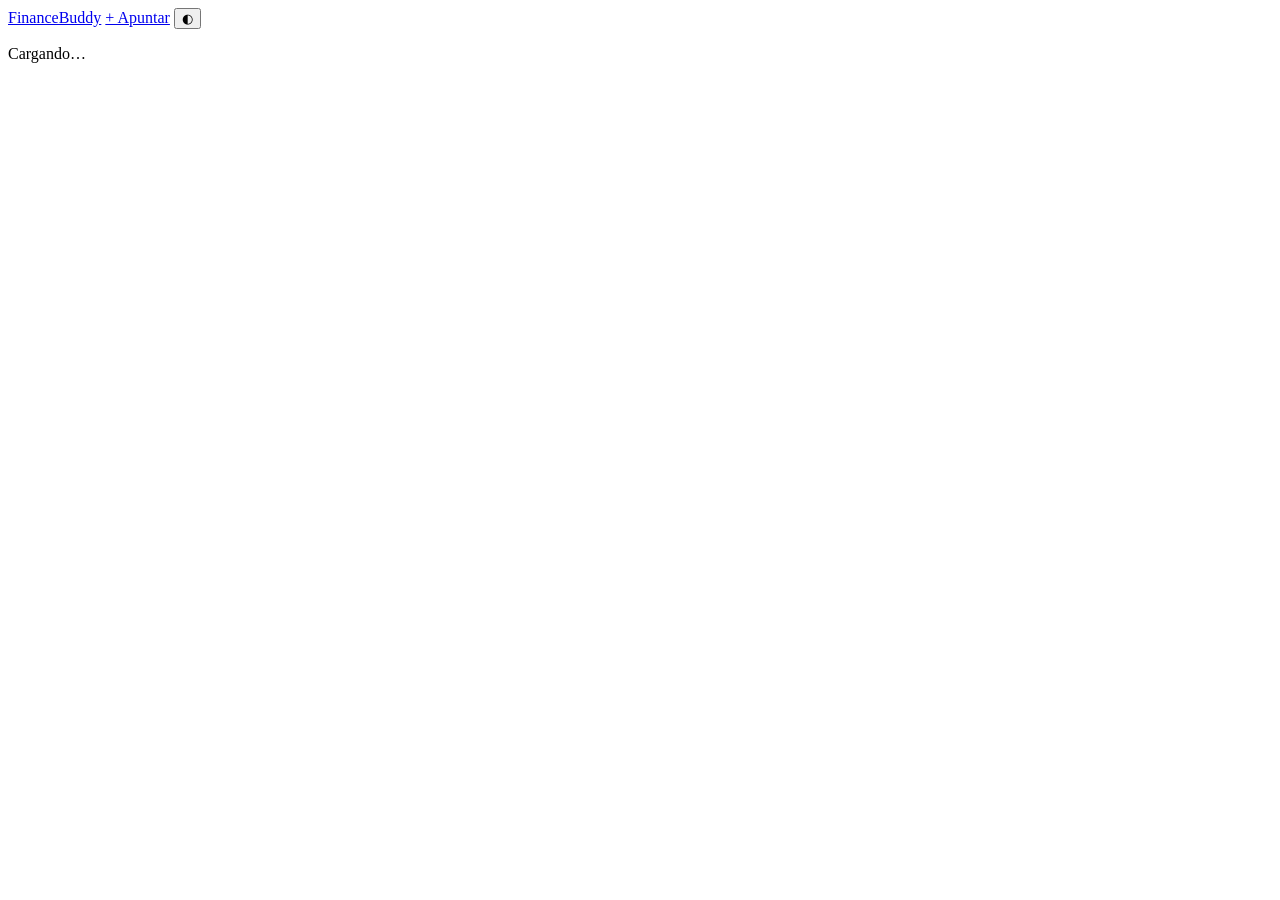
==== financebuddy/web/index.html @ 734e32ab "FinanceBuddy: app local de finanzas personales (primera versión)" ====
<!doctype html>
<html lang="es"><head>
<meta charset="utf-8"><meta name="viewport" content="width=device-width, initial-scale=1">
<title>FinanceBuddy</title>
<link rel="icon" href="/web/icono.svg" type="image/svg+xml">
<link rel="stylesheet" href="/web/estilos.css">
<script src="/web/vendor/luxon.min.js"></script>
</head><body>
<div id="barra">
  <a href="#resumen" class="marca">FinanceBuddy</a>
  <span id="datos"></span>
  <span class="hueco"></span>
  <a href="#apuntar" class="fb-btn">+ Apuntar</a>
  <button id="tema" title="Tema claro/oscuro" aria-label="Cambiar tema">◐</button>
</div>
<div id="ejemplo" hidden>Estás viendo <b>datos de ejemplo</b> (inventados) · <a href="#ajustes">volver a mis datos</a></div>
<div id="app"><p class="cargando">Cargando…</p></div>
<div id="aviso" role="status"></div>
<div id="log"></div>
<script>const TOKEN = "__TOKEN__", VERSION = "__VERSION__";</script>
<script src="/web/nucleo.js"></script>
</body></html>
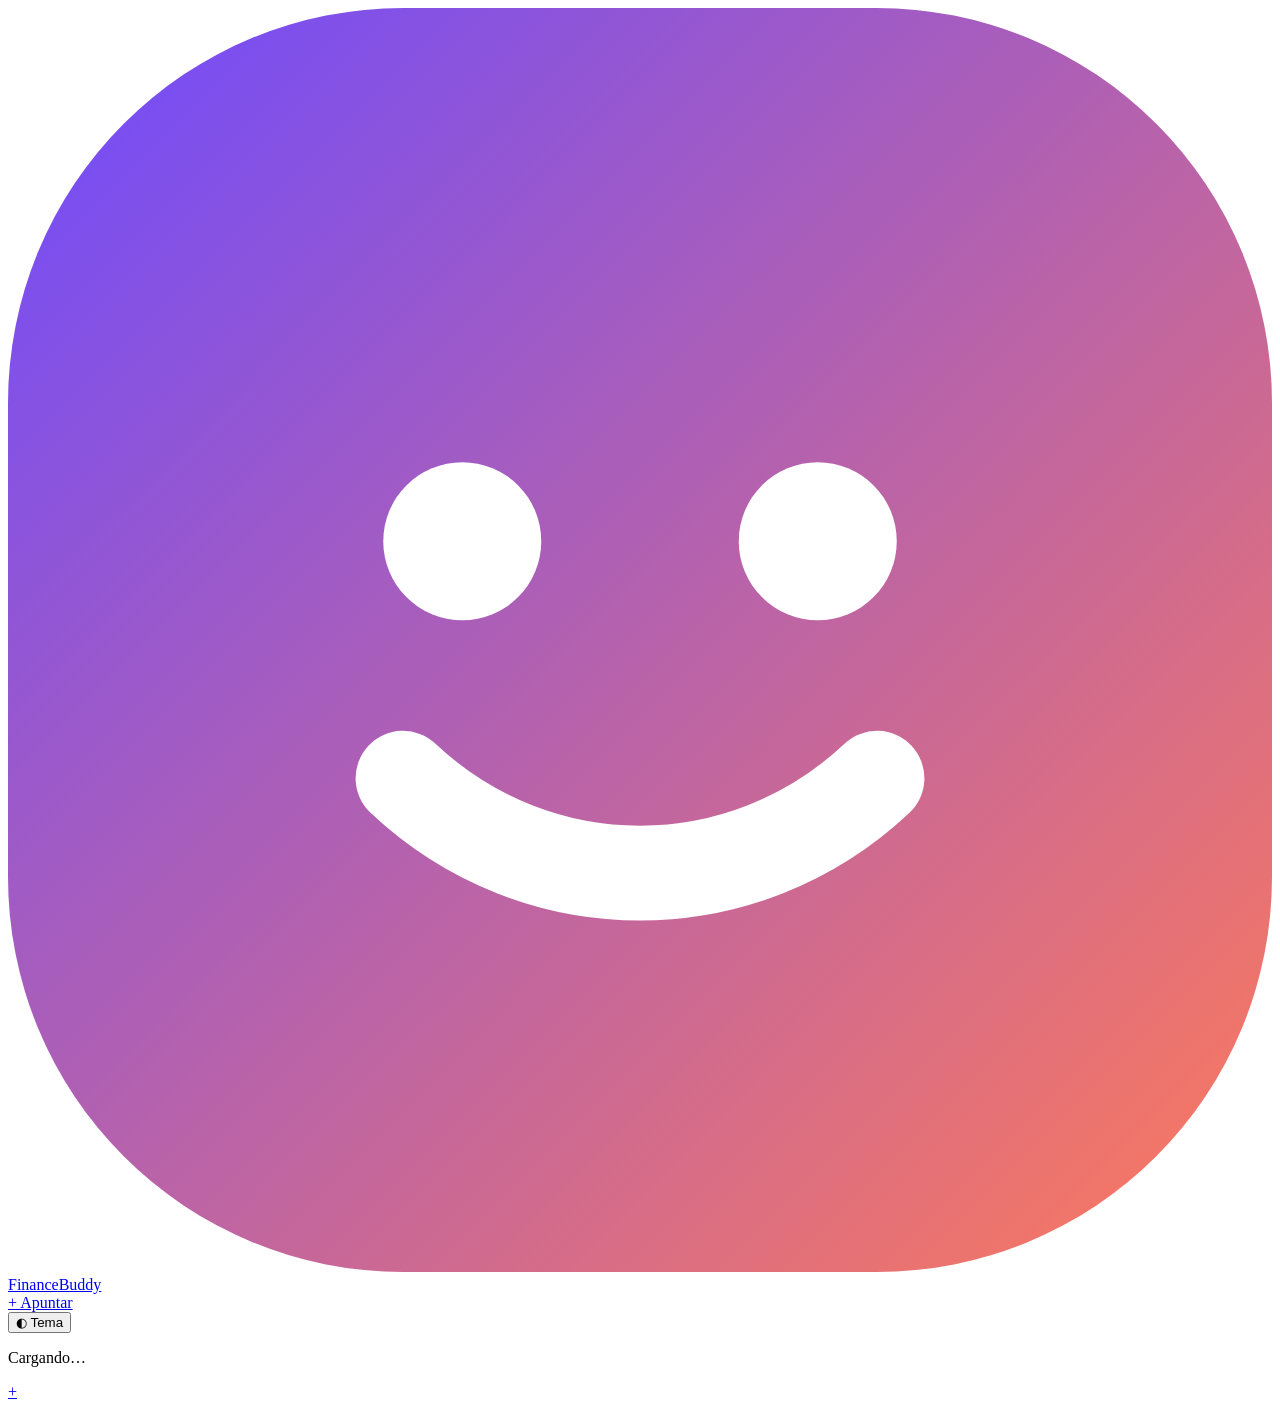
==== commit 1fe77139: "v1 simplificada: interfaz nueva (menú lateral, Inicio visual, Movimientos), menos pantallas" ====
--- a/financebuddy/web/index.html
+++ b/financebuddy/web/index.html
@@ -6,15 +6,23 @@
 <link rel="stylesheet" href="/web/estilos.css">
 <script src="/web/vendor/luxon.min.js"></script>
 </head><body>
-<div id="barra">
-  <a href="#resumen" class="marca">FinanceBuddy</a>
-  <span id="datos"></span>
-  <span class="hueco"></span>
-  <a href="#apuntar" class="fb-btn">+ Apuntar</a>
-  <button id="tema" title="Tema claro/oscuro" aria-label="Cambiar tema">◐</button>
-</div>
-<div id="ejemplo" hidden>Estás viendo <b>datos de ejemplo</b> (inventados) · <a href="#ajustes">volver a mis datos</a></div>
-<div id="app"><p class="cargando">Cargando…</p></div>
+<aside id="lateral">
+  <a href="#inicio" class="marca internal-link" aria-label="Inicio">
+    <span class="logo" aria-hidden="true"><svg viewBox="0 0 32 32"><rect width="32" height="32" rx="10" fill="url(#g)"/><defs><linearGradient id="g" x1="0" y1="0" x2="1" y2="1"><stop offset="0" stop-color="#6D4AFF"/><stop offset="1" stop-color="#FF7A59"/></linearGradient></defs><circle cx="11.5" cy="13.5" r="2" fill="#fff"/><circle cx="20.5" cy="13.5" r="2" fill="#fff"/><path d="M10 19.5c3.4 3.2 8.6 3.2 12 0" stroke="#fff" stroke-width="2.4" fill="none" stroke-linecap="round"/></svg></span>
+    <span class="nombre">FinanceBuddy</span>
+  </a>
+  <nav id="menu" aria-label="Secciones"></nav>
+  <div class="pie">
+    <a href="#apuntar" class="fb-btn apuntar internal-link">+ Apuntar</a>
+    <div id="datos"></div>
+    <button id="tema" type="button" title="Tema claro/oscuro" aria-label="Cambiar tema">◐ <span>Tema</span></button>
+  </div>
+</aside>
+<main id="principal">
+  <div id="ejemplo" hidden>Estás viendo <b>datos de ejemplo</b> (inventados) · <a href="#ajustes" class="internal-link">volver a mis datos</a></div>
+  <div id="app"><p class="cargando">Cargando…</p></div>
+</main>
+<a href="#apuntar" id="fab" class="internal-link" aria-label="Apuntar un movimiento">+</a>
 <div id="aviso" role="status"></div>
 <div id="log"></div>
 <script>const TOKEN = "__TOKEN__", VERSION = "__VERSION__";</script>
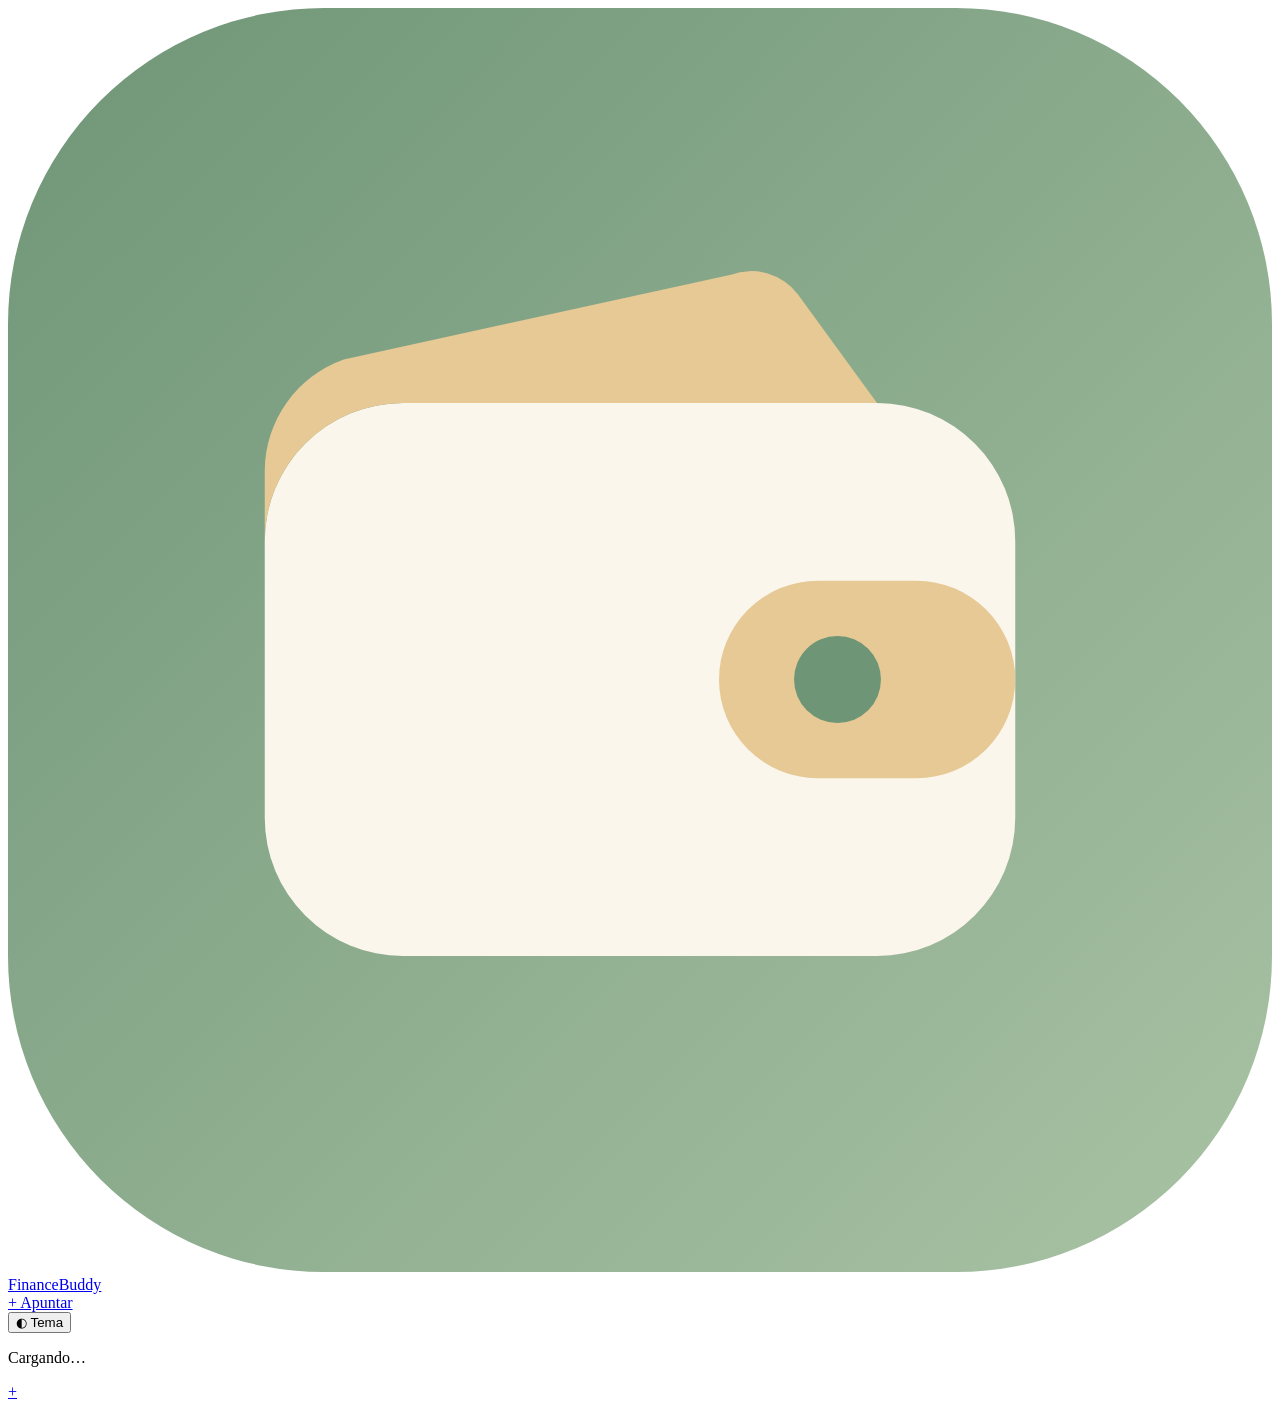
==== commit 73e34bae: "Diseño nuevo «papel»: cálido y editorial (propuesta 3) con la limpieza de la 1 Nacido de las propues" ====
--- a/financebuddy/web/index.html
+++ b/financebuddy/web/index.html
@@ -8,7 +8,7 @@
 </head><body>
 <aside id="lateral">
   <a href="#inicio" class="marca internal-link" aria-label="Inicio">
-    <span class="logo" aria-hidden="true"><svg viewBox="0 0 32 32"><rect width="32" height="32" rx="10" fill="url(#g)"/><defs><linearGradient id="g" x1="0" y1="0" x2="1" y2="1"><stop offset="0" stop-color="#6D4AFF"/><stop offset="1" stop-color="#FF7A59"/></linearGradient></defs><circle cx="11.5" cy="13.5" r="2" fill="#fff"/><circle cx="20.5" cy="13.5" r="2" fill="#fff"/><path d="M10 19.5c3.4 3.2 8.6 3.2 12 0" stroke="#fff" stroke-width="2.4" fill="none" stroke-linecap="round"/></svg></span>
+    <span class="logo" aria-hidden="true"><svg xmlns="http://www.w3.org/2000/svg" viewBox="0 0 64 64"><defs><linearGradient id="logo-g" x1="0" y1="0" x2="1" y2="1"><stop offset="0" stop-color="#6F9577"/><stop offset="1" stop-color="#A9C2A4"/></linearGradient></defs><rect width="64" height="64" rx="16" fill="url(#logo-g)"/><rect x="13" y="20" width="38" height="28" rx="7" fill="#FBF6EC"/><path d="M13 27a7 7 0 0 1 7-7h24l-4-5.5a3 3 0 0 0-3.4-1L17 17.8A6 6 0 0 0 13 23.4z" fill="#E6C995"/><rect x="36" y="29" width="15" height="10" rx="5" fill="#E6C995"/><circle cx="42" cy="34" r="2.2" fill="#6F9577"/></svg></span>
     <span class="nombre">FinanceBuddy</span>
   </a>
   <nav id="menu" aria-label="Secciones"></nav>
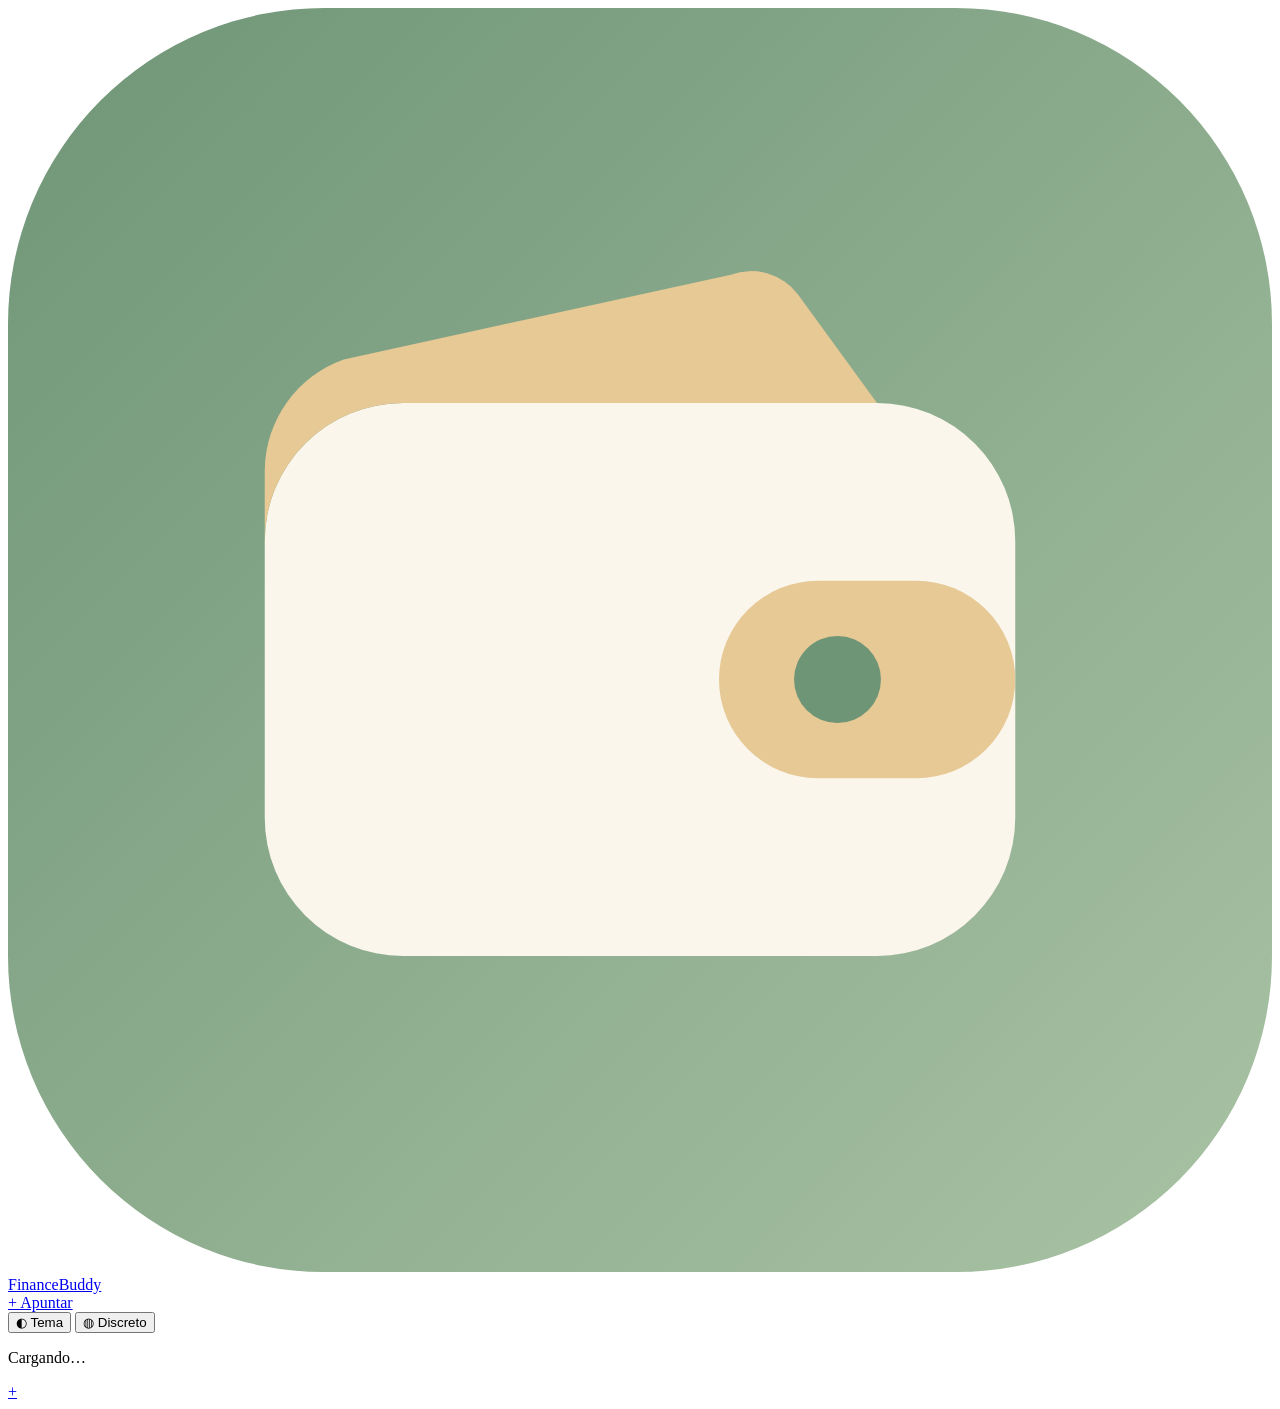
==== commit 9efefe6e: "Ola 1 (de la auditoría de Rumbo): Tu progreso, comisiones, modo discreto y solo largo plazo - Nueva " ====
--- a/financebuddy/web/index.html
+++ b/financebuddy/web/index.html
@@ -16,6 +16,7 @@
     <a href="#apuntar" class="fb-btn apuntar internal-link">+ Apuntar</a>
     <div id="datos"></div>
     <button id="tema" type="button" title="Tema claro/oscuro" aria-label="Cambiar tema">◐ <span>Tema</span></button>
+    <button id="discreto" type="button" title="Desenfoca los importes (tecla D)" aria-label="Modo discreto: ocultar importes" aria-pressed="false">◍ <span>Discreto</span></button>
   </div>
 </aside>
 <main id="principal">
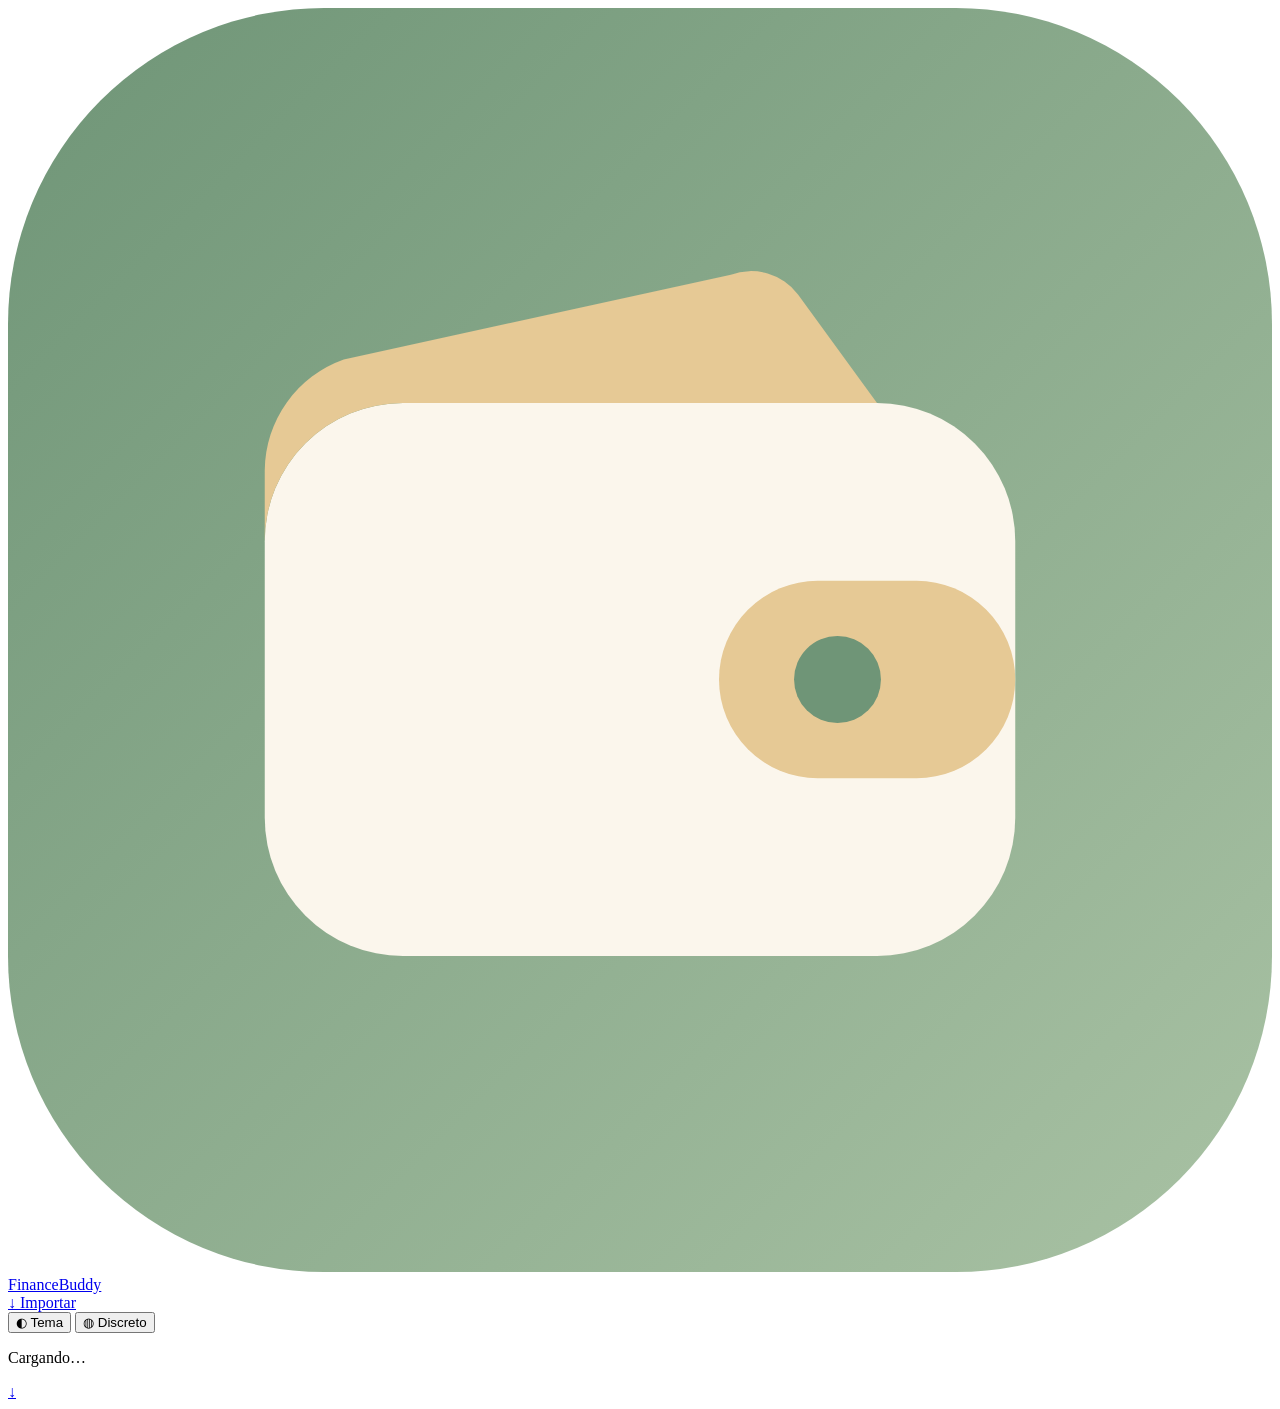
==== commit 3d1f75f3: "Auditoría, tanda 1: proyección prudente con rango, hitos sin los de partida, Importar como botón pri" ====
--- a/financebuddy/web/index.html
+++ b/financebuddy/web/index.html
@@ -13,7 +13,7 @@
   </a>
   <nav id="menu" aria-label="Secciones"></nav>
   <div class="pie">
-    <a href="#apuntar" class="fb-btn apuntar internal-link">+ Apuntar</a>
+    <a href="#importar" class="fb-btn apuntar internal-link">↓ Importar</a>
     <div id="datos"></div>
     <button id="tema" type="button" title="Tema claro/oscuro" aria-label="Cambiar tema">◐ <span>Tema</span></button>
     <button id="discreto" type="button" title="Desenfoca los importes (tecla D)" aria-label="Modo discreto: ocultar importes" aria-pressed="false">◍ <span>Discreto</span></button>
@@ -23,7 +23,7 @@
   <div id="ejemplo" hidden>Estás viendo <b>datos de ejemplo</b> (inventados) · <a href="#ajustes" class="internal-link">volver a mis datos</a></div>
   <div id="app"><p class="cargando">Cargando…</p></div>
 </main>
-<a href="#apuntar" id="fab" class="internal-link" aria-label="Apuntar un movimiento">+</a>
+<a href="#importar" id="fab" class="internal-link" aria-label="Importar un extracto">↓</a>
 <div id="aviso" role="status"></div>
 <div id="log"></div>
 <script>const TOKEN = "__TOKEN__", VERSION = "__VERSION__";</script>
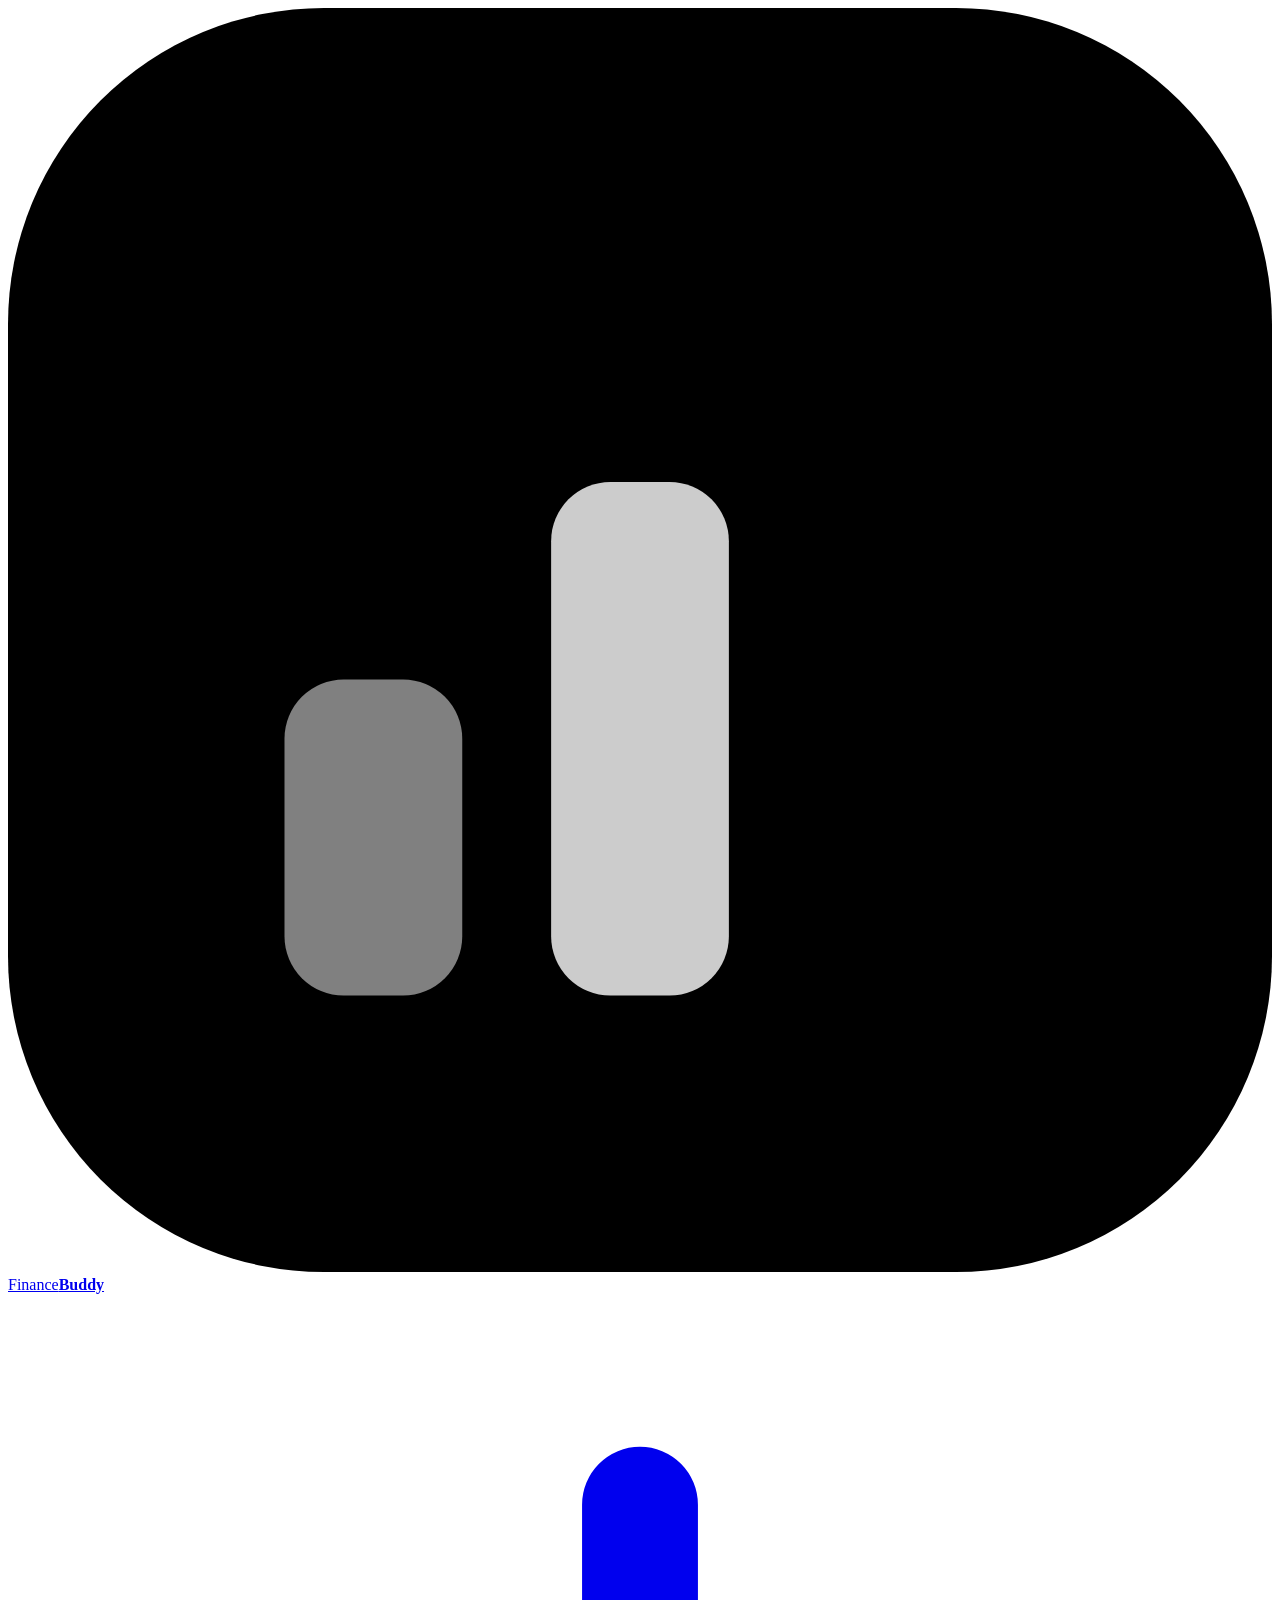
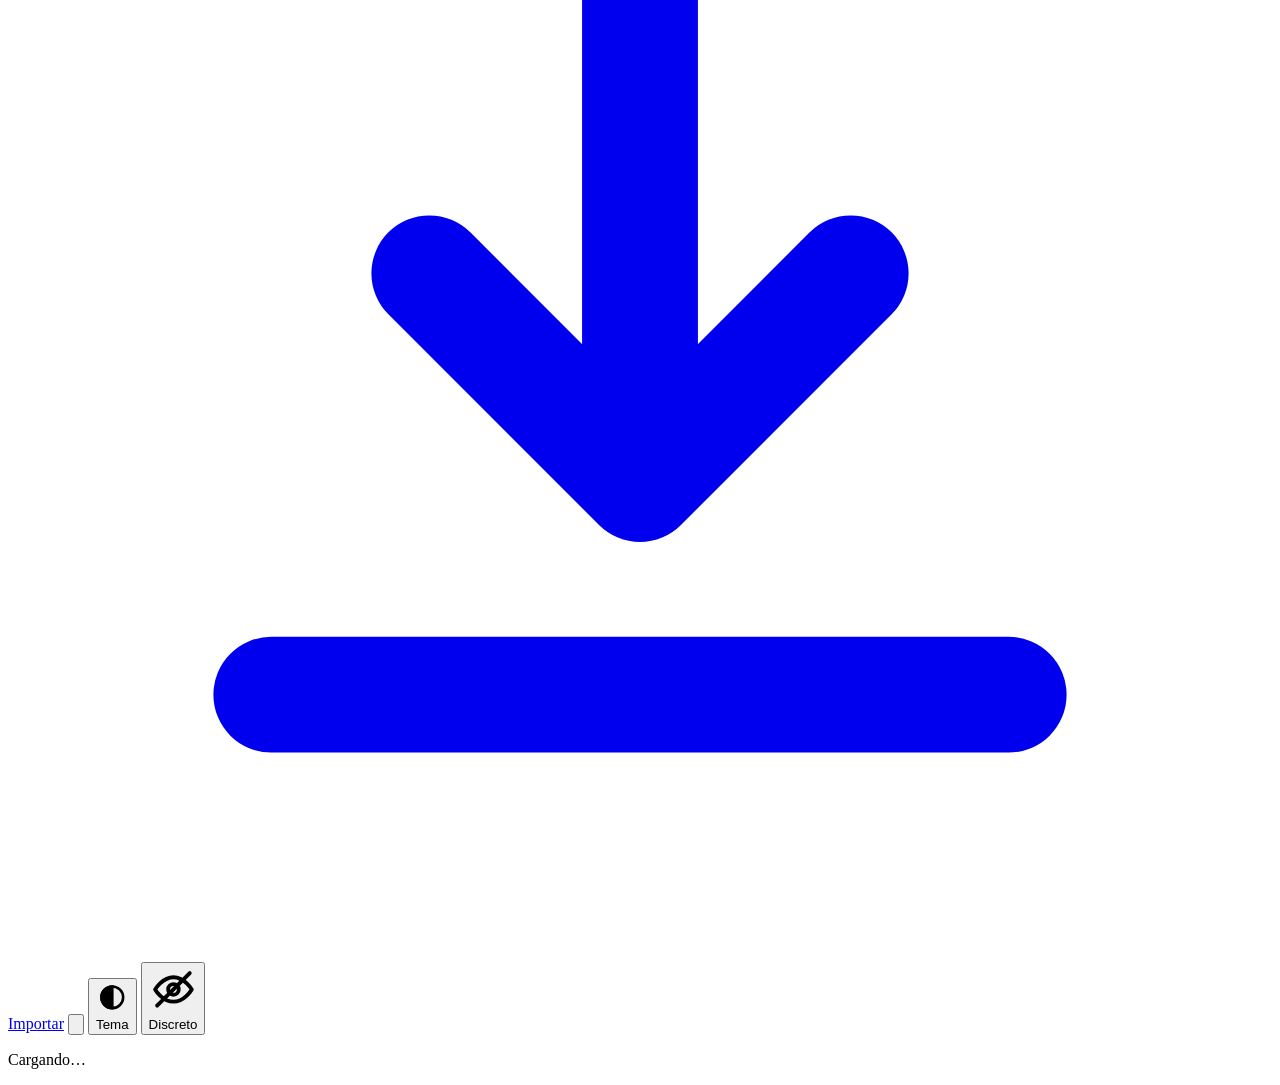
==== commit 22b985cf: "Refactor pricing comparison feature and remove progress panel - Removed the pricing comparison featu" ====
--- a/financebuddy/web/index.html
+++ b/financebuddy/web/index.html
@@ -6,24 +6,24 @@
 <link rel="stylesheet" href="/web/estilos.css">
 <script src="/web/vendor/luxon.min.js"></script>
 </head><body>
-<aside id="lateral">
+<header id="cabecera"><div class="dentro">
   <a href="#inicio" class="marca internal-link" aria-label="Inicio">
-    <span class="logo" aria-hidden="true"><svg xmlns="http://www.w3.org/2000/svg" viewBox="0 0 64 64"><defs><linearGradient id="logo-g" x1="0" y1="0" x2="1" y2="1"><stop offset="0" stop-color="#6F9577"/><stop offset="1" stop-color="#A9C2A4"/></linearGradient></defs><rect width="64" height="64" rx="16" fill="url(#logo-g)"/><rect x="13" y="20" width="38" height="28" rx="7" fill="#FBF6EC"/><path d="M13 27a7 7 0 0 1 7-7h24l-4-5.5a3 3 0 0 0-3.4-1L17 17.8A6 6 0 0 0 13 23.4z" fill="#E6C995"/><rect x="36" y="29" width="15" height="10" rx="5" fill="#E6C995"/><circle cx="42" cy="34" r="2.2" fill="#6F9577"/></svg></span>
-    <span class="nombre">FinanceBuddy</span>
+    <span class="logo" aria-hidden="true"><svg xmlns="http://www.w3.org/2000/svg" viewBox="0 0 32 32"><rect width="32" height="32" rx="8" fill="var(--logo-bg)"/><rect x="7" y="17" width="4.5" height="8" rx="1.5" fill="#fff" opacity=".5"/><rect x="13.75" y="12" width="4.5" height="13" rx="1.5" fill="#fff" opacity=".8"/><rect x="20.5" y="7" width="4.5" height="18" rx="1.5" fill="var(--brand-hi)"/></svg></span>
+    <span class="nombre">Finance<b>Buddy</b></span>
   </a>
   <nav id="menu" aria-label="Secciones"></nav>
   <div class="pie">
-    <a href="#importar" class="fb-btn apuntar internal-link">↓ Importar</a>
-    <div id="datos"></div>
-    <button id="tema" type="button" title="Tema claro/oscuro" aria-label="Cambiar tema">◐ <span>Tema</span></button>
-    <button id="discreto" type="button" title="Desenfoca los importes (tecla D)" aria-label="Modo discreto: ocultar importes" aria-pressed="false">◍ <span>Discreto</span></button>
+    <span id="datos"></span>
+    <a href="#importar" class="fb-btn apuntar internal-link"><svg viewBox="0 0 24 24" fill="none" stroke="currentColor" stroke-width="2.2" stroke-linecap="round" stroke-linejoin="round" aria-hidden="true"><path d="M12 4v11m0 0-4-4m4 4 4-4M5 19h14"/></svg>Importar</a>
+    <button id="ayuda" type="button" title="Atajos de teclado (tecla ?)" aria-label="Atajos de teclado"><svg viewBox="0 0 24 24" fill="none" stroke="currentColor" stroke-width="1.9" stroke-linecap="round" stroke-linejoin="round" aria-hidden="true"><circle cx="12" cy="12" r="8"/><path d="M9.8 9.6a2.3 2.3 0 1 1 3.4 2c-.8.5-1.2 1-1.2 1.9m0 2.6v.1"/></svg></button>
+    <button id="tema" type="button" title="Tema claro/oscuro" aria-label="Cambiar tema"><svg viewBox="0 0 24 24" fill="none" stroke="currentColor" stroke-width="1.9" aria-hidden="true"><circle cx="12" cy="12" r="8"/><path d="M12 4a8 8 0 0 0 0 16z" fill="currentColor"/></svg><span>Tema</span></button>
+    <button id="discreto" type="button" title="Desenfoca los importes (tecla D)" aria-label="Modo discreto: ocultar importes" aria-pressed="false"><svg viewBox="0 0 24 24" fill="none" stroke="currentColor" stroke-width="1.9" stroke-linecap="round" stroke-linejoin="round" aria-hidden="true"><path d="M3 12s3.5-6 9-6 9 6 9 6-3.5 6-9 6-9-6-9-6z"/><circle cx="12" cy="12" r="2.6"/><path d="M4 20 20 4"/></svg><span>Discreto</span></button>
   </div>
-</aside>
+</div></header>
 <main id="principal">
   <div id="ejemplo" hidden>Estás viendo <b>datos de ejemplo</b> (inventados) · <a href="#ajustes" class="internal-link">volver a mis datos</a></div>
   <div id="app"><p class="cargando">Cargando…</p></div>
 </main>
-<a href="#importar" id="fab" class="internal-link" aria-label="Importar un extracto">↓</a>
 <div id="aviso" role="status"></div>
 <div id="log"></div>
 <script>const TOKEN = "__TOKEN__", VERSION = "__VERSION__";</script>
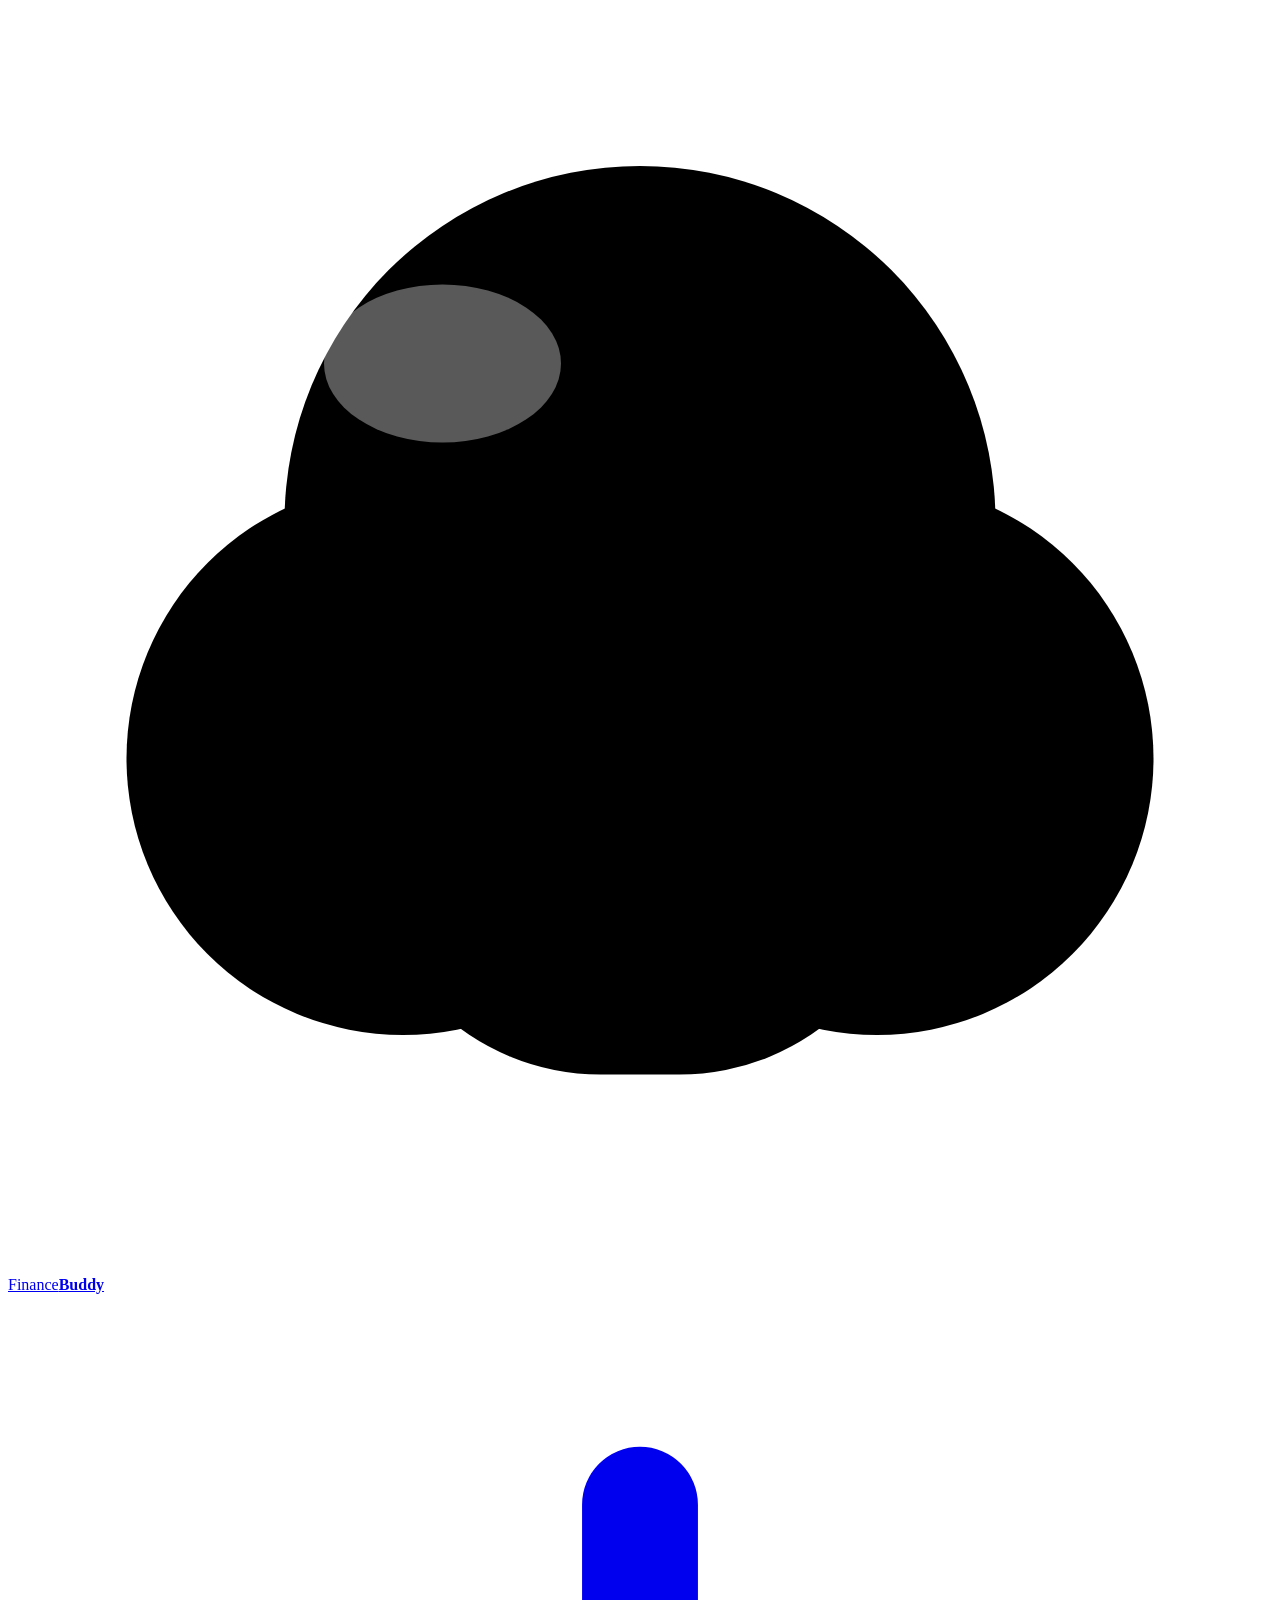
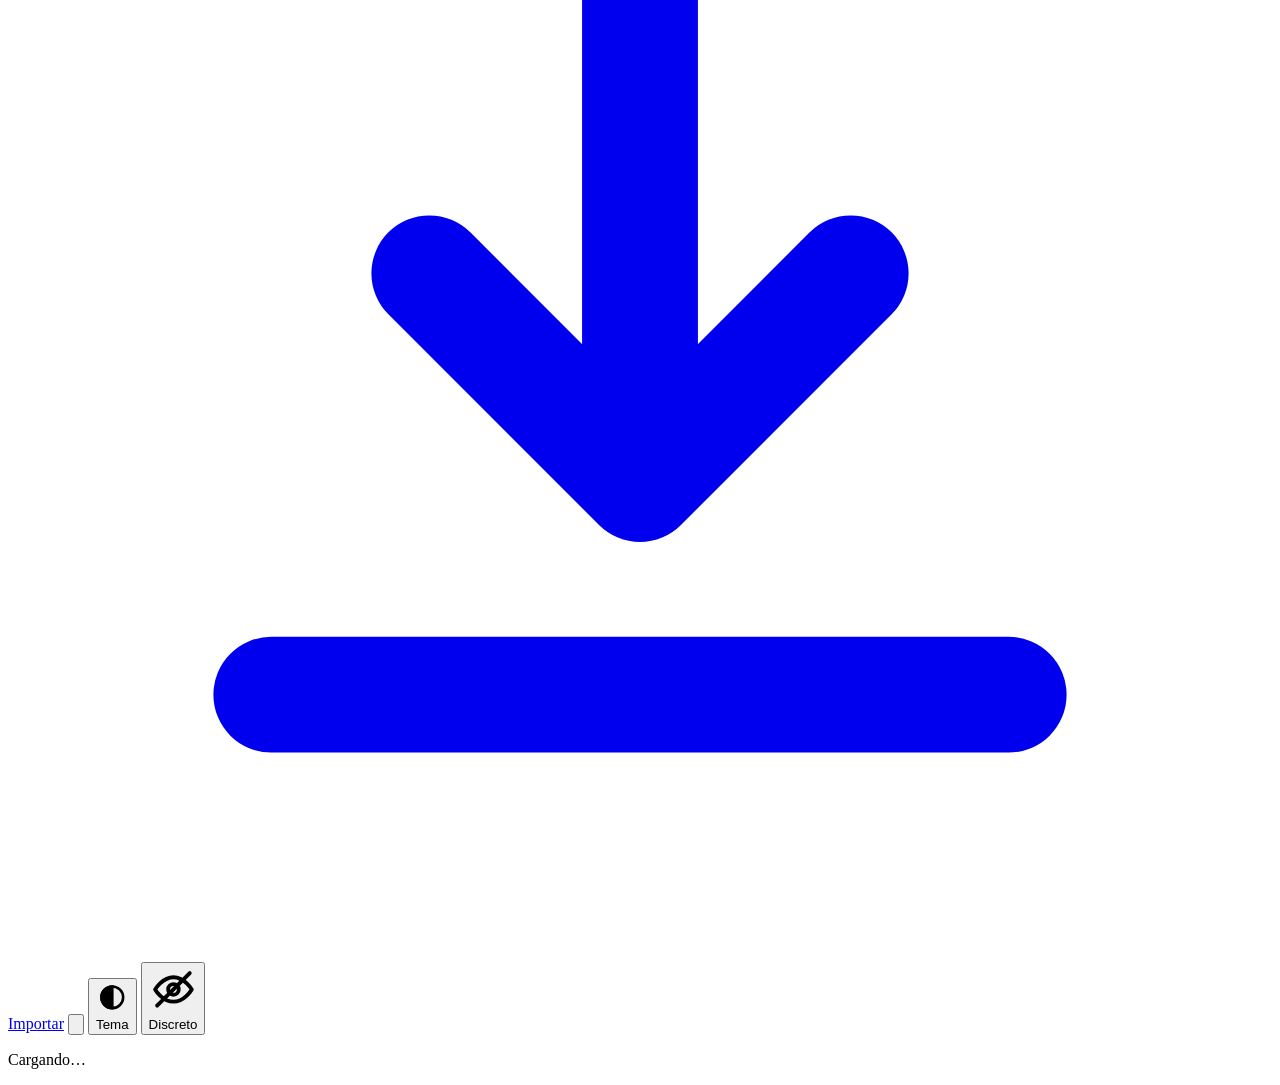
==== commit b6af0875: "feat: sin Jev, Por revisar con «Pregúntame» y mejoras para quien empieza - Quitar Jev del todo (jev." ====
--- a/financebuddy/web/index.html
+++ b/financebuddy/web/index.html
@@ -3,12 +3,12 @@
 <meta charset="utf-8"><meta name="viewport" content="width=device-width, initial-scale=1">
 <title>FinanceBuddy</title>
 <link rel="icon" href="/web/icono.svg" type="image/svg+xml">
-<link rel="stylesheet" href="/web/estilos.css">
+<link rel="stylesheet" href="/web/estilos.css"><link rel="stylesheet" href="/web/inicio.css"><link rel="stylesheet" href="/web/componentes.css"><link rel="stylesheet" href="/web/pantallas.css">
 <script src="/web/vendor/luxon.min.js"></script>
 </head><body>
 <header id="cabecera"><div class="dentro">
   <a href="#inicio" class="marca internal-link" aria-label="Inicio">
-    <span class="logo" aria-hidden="true"><svg xmlns="http://www.w3.org/2000/svg" viewBox="0 0 32 32"><rect width="32" height="32" rx="8" fill="var(--logo-bg)"/><rect x="7" y="17" width="4.5" height="8" rx="1.5" fill="#fff" opacity=".5"/><rect x="13.75" y="12" width="4.5" height="13" rx="1.5" fill="#fff" opacity=".8"/><rect x="20.5" y="7" width="4.5" height="18" rx="1.5" fill="var(--brand-hi)"/></svg></span>
+    <span class="logo" aria-hidden="true"><svg xmlns="http://www.w3.org/2000/svg" viewBox="0 0 32 32"><g fill="var(--nubo-cuerpo)"><circle cx="10" cy="19" r="7"/><circle cx="22" cy="19" r="7"/><circle cx="16" cy="13" r="9"/><rect x="9" y="15" width="14" height="12" rx="6"/></g><g fill="var(--nubo-ojos)"><rect x="11" y="14" width="3" height="7" rx="1.5"/><rect x="18" y="14" width="3" height="7" rx="1.5"/></g><ellipse cx="11" cy="9" rx="3" ry="2" fill="#FFF" opacity=".35"/></svg></span>
     <span class="nombre">Finance<b>Buddy</b></span>
   </a>
   <nav id="menu" aria-label="Secciones"></nav>
@@ -21,7 +21,7 @@
   </div>
 </div></header>
 <main id="principal">
-  <div id="ejemplo" hidden>Estás viendo <b>datos de ejemplo</b> (inventados) · <a href="#ajustes" class="internal-link">volver a mis datos</a></div>
+  <div id="ejemplo" hidden>Estás viendo <b>datos de ejemplo</b> (inventados) · <a href="#ajustes" class="internal-link">salir del ejemplo…</a></div>
   <div id="app"><p class="cargando">Cargando…</p></div>
 </main>
 <div id="aviso" role="status"></div>
